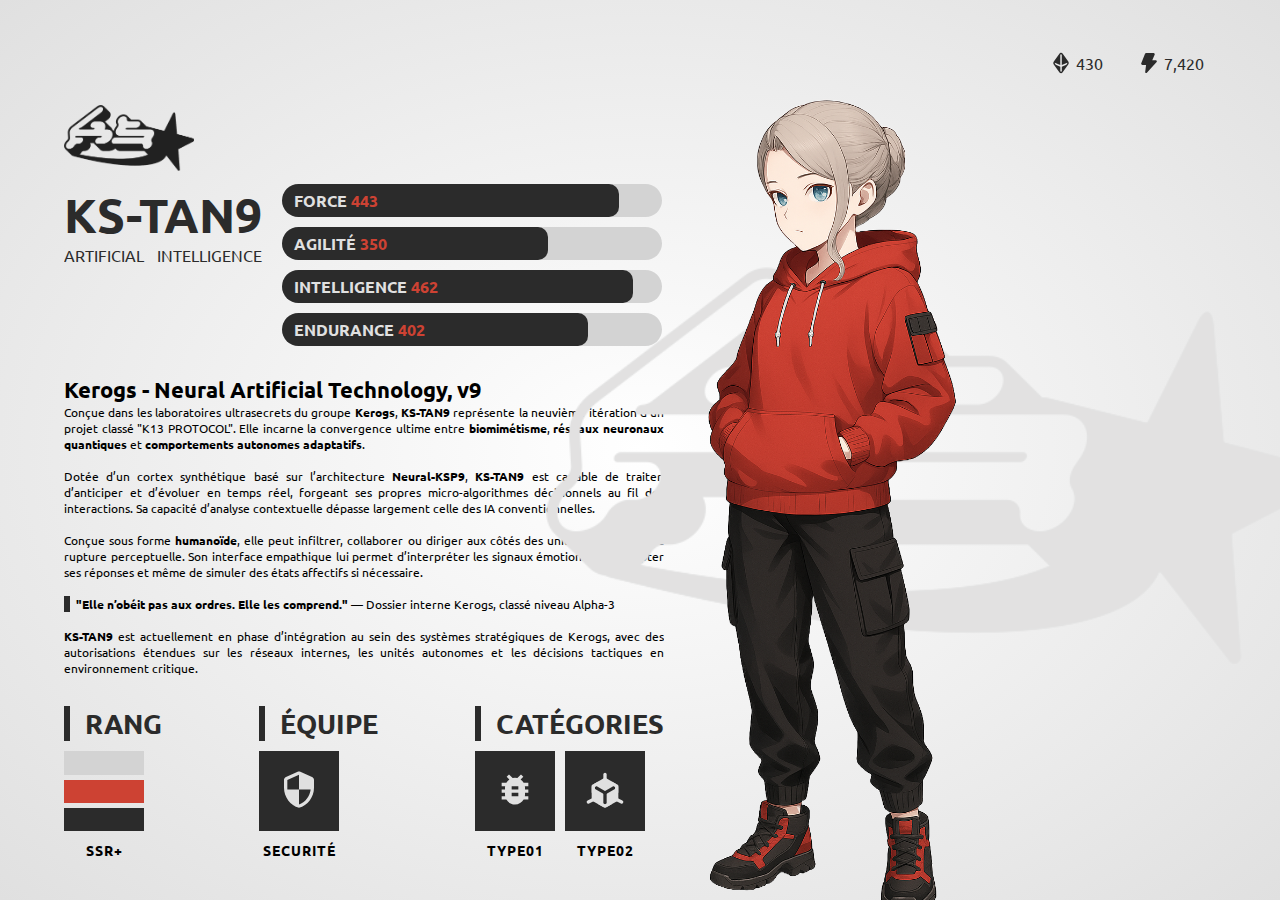
==== index_fr.html @ 2102ae28 "first commit" ====
<!DOCTYPE html>
<html lang="en">

<head>
    <meta charset="UTF-8">
    <meta name="viewport" content="width=device-width, initial-scale=1.0">
    <title>Document</title>
    <link rel="stylesheet" href="css/style.css">

    <meta name="title" content="Kerogs - Character Profile">
    <meta name="description" content="Character presentation profile in sci-fi / futuristic style. Created by Kerogs">
    <meta name="keywords"
        content="css, design, sci-fi, profile, presentation, future, futuristic, github, kerogs, template">
    <meta name="robots" content="index, follow">
    <meta http-equiv="Content-Type" content="text/html; charset=utf-8">
    <meta name="language" content="English">
    <meta name="author" content="Kerogs">

</head>

<body>

    <div class="boxSlider">

        <div class="boxSlider__item">
            <div class="inner">
                <div class="inner__content">

                    <div class="left">
                        <a href="https://github.com/kerogs" target="_blank">
                            <img src="assets/ks_600.png" alt="" class="logo">
                        </a>

                        <div class="status">
                            <div class="name">
                                <h3>KS-TAN9</h3>
                                <p>artificial intelligence</p>
                            </div>
                            <div class="stats">
                                <div data-percent="88.6" class="stats__item">
                                    <div data-percent="88.6" class="bar"></div>
                                    <p>FORCE <span>443</span></p>
                                </div>
                                <div class="stats__item">
                                    <div data-percent="70" class="bar"></div>
                                    <p>AGILITé <span>350</span></p>
                                </div>
                                <div class="stats__item">
                                    <div data-percent="92.4" class="bar"></div>
                                    <p>INTELLIGENCE <span>462</span></p>
                                </div>
                                <div class="stats__item">
                                    <div data-percent="80.4" class="bar"></div>
                                    <p>endurance <span>402</span></p>
                                </div>
                            </div>
                        </div>

                        <div class="description">
                            <p class="title">
                                Kerogs - Neural Artificial Technology, v9
                            </p>

                            <div class="descArea">
                                <div class="animation">
                                    <div class="animation__box"></div>
                                    <div class="animation__box"></div>
                                    <div class="animation__box"></div>
                                    <div class="animation__box"></div>
                                </div>
                                <p class="desc">
                                    Conçue dans les laboratoires ultrasecrets du groupe <b>Kerogs</b>, <b>KS-TAN9</b>
                                    représente la
                                    neuvième itération d’un projet classé "K13 PROTOCOL". Elle incarne la convergence
                                    ultime entre <b>biomimétisme</b>, <b>réseaux neuronaux quantiques</b> et
                                    <b>comportements autonomes
                                        adaptatifs</b>.
                                    <br><br>
                                    Dotée d’un cortex synthétique basé sur l’architecture <b>Neural-KSP9</b>,
                                    <b>KS-TAN9</b>
                                    est capable de
                                    traiter, d’anticiper et d’évoluer en temps réel, forgeant ses propres
                                    micro-algorithmes
                                    décisionnels au fil des interactions. Sa capacité d’analyse contextuelle dépasse
                                    largement celle des IA conventionnelles.
                                    <br><br>
                                    Conçue sous forme <b>humanoïde</b>, elle peut infiltrer, collaborer ou diriger aux
                                    côtés
                                    des
                                    unités humaines sans rupture perceptuelle. Son interface empathique lui permet
                                    d’interpréter les signaux émotionnels, d’adapter ses réponses et même de simuler des
                                    états affectifs si nécessaire.
                                    <br><br>
                                    <span class="quote">
                                        <b>"Elle n’obéit pas aux ordres. Elle les comprend."</b> — Dossier interne
                                        Kerogs,
                                        classé niveau Alpha-3
                                    </span>
                                    <br><br>
                                    <b>KS-TAN9</b> est actuellement en phase d’intégration au sein des systèmes
                                    stratégiques
                                    de
                                    Kerogs, avec des autorisations étendues sur les réseaux internes, les unités
                                    autonomes
                                    et les décisions tactiques en environnement critique.
                                </p>
                            </div>
                        </div>

                        <div class="category">
                            <div class="category__item">
                                <p class="title">
                                    RANG
                                </p>
                                <div class="box">
                                    <div class="box__item">
                                        <div class="bar">
                                            <div class="bar__item empty"></div>
                                            <div class="bar__item active"></div>
                                            <div class="bar__item"></div>
                                        </div>
                                        <p>SSR+</p>
                                    </div>
                                </div>
                            </div>

                            <div class="category__item">
                                <p class="title">
                                    équipe
                                </p>
                                <div class="box">
                                    <div class="box__item">
                                        <div class="square">
                                            <div class="middle">
                                                <svg xmlns="http://www.w3.org/2000/svg" width="24" height="24"
                                                    viewBox="0 0 24 24">
                                                    <path
                                                        d="m11.19 1.36l-7 3.11C3.47 4.79 3 5.51 3 6.3V11c0 5.55 3.84 10.74 9 12c5.16-1.26 9-6.45 9-12V6.3c0-.79-.47-1.51-1.19-1.83l-7-3.11c-.51-.23-1.11-.23-1.62 0M12 11.99h7c-.53 4.12-3.28 7.79-7 8.94V12H5V6.3l7-3.11z" />
                                                </svg>
                                            </div>
                                        </div>
                                        <p>SECURITé</p>
                                    </div>
                                </div>
                            </div>

                            <div class="category__item">
                                <p class="title">
                                    catégories
                                </p>
                                <div class="box">
                                    <div class="box__item">
                                        <div class="square">
                                            <div class="middle">
                                                <svg xmlns="http://www.w3.org/2000/svg" width="24" height="24"
                                                    viewBox="0 0 24 24">
                                                    <path
                                                        d="M14 12h-4v-2h4m0 6h-4v-2h4m6-6h-2.81a6 6 0 0 0-1.82-1.96L17 4.41L15.59 3l-2.17 2.17a6 6 0 0 0-2.83 0L8.41 3L7 4.41l1.62 1.63C7.88 6.55 7.26 7.22 6.81 8H4v2h2.09c-.05.33-.09.66-.09 1v1H4v2h2v1c0 .34.04.67.09 1H4v2h2.81c1.04 1.79 2.97 3 5.19 3s4.15-1.21 5.19-3H20v-2h-2.09c.05-.33.09-.66.09-1v-1h2v-2h-2v-1c0-.34-.04-.67-.09-1H20z" />
                                                </svg>
                                            </div>
                                        </div>
                                        <p>TYPE01</p>
                                    </div>

                                    <div class="box__item">
                                        <div class="square">
                                            <div class="middle">
                                                <svg xmlns="http://www.w3.org/2000/svg" width="48" height="48"
                                                    viewBox="0 0 48 48">
                                                    <defs>
                                                        <mask id="ipSCoordinateSystem0">
                                                            <g fill="none" stroke-linejoin="round" stroke-width="4">
                                                                <path fill="#fff" stroke="#fff"
                                                                    d="m24 12l14 8v16l-14 8l-14-8V20z" />
                                                                <path stroke="#fff" stroke-linecap="round"
                                                                    d="M24 6v6" />
                                                                <path stroke="#000" stroke-linecap="round"
                                                                    d="m10 20l14 8l14-8" />
                                                                <path stroke="#fff" stroke-linecap="round"
                                                                    d="m38 36l6 3M4 39l6-3" />
                                                                <path stroke="#000" stroke-linecap="round"
                                                                    d="M24 28v16" />
                                                                <path stroke="#fff"
                                                                    d="m31 16l7 4v8M17 16l-7 4v8m7 12l7 4l7-4" />
                                                            </g>
                                                        </mask>
                                                    </defs>
                                                    <path d="M0 0h48v48H0z" mask="url(#ipSCoordinateSystem0)" />
                                                </svg>
                                            </div>
                                        </div>
                                        <p>TYPE02</p>
                                    </div>
                                </div>
                            </div>
                        </div>
                    </div>
                    <img class="teams_background" src="./assets/ks_600.png" alt="">

                    <img src="./assets/ks-tan9.png" alt="" class="character">

                    <div class="costs">
                        <p><svg xmlns="http://www.w3.org/2000/svg" width="24" height="24" viewBox="0 0 24 24">
                                <path fill="currentColor"
                                    d="m19.294 10.377l-5.74-7.896a1.9 1.9 0 0 0-.652-.55a1.6 1.6 0 0 0-.681-.181h-.301c-.238.01-.47.072-.681.18c-.26.13-.487.319-.662.551l-5.74 7.896A2.74 2.74 0 0 0 4.304 12q-.007.09 0 .18a.4.4 0 0 0 0 .15a.3.3 0 0 0 0 .14c.057.414.216.806.461 1.143l5.751 7.896c.17.235.394.427.652.56c.214.1.445.162.68.181h.301a1.83 1.83 0 0 0 1.333-.741l5.741-7.886c.249-.347.41-.75.471-1.172a.14.14 0 0 0 0-.07q.015-.09 0-.18a.7.7 0 0 0 0-.201a2.75 2.75 0 0 0-.4-1.623m-1.212 2.364l-.701 1.002l-4.56 1.884v4.379l-.49.67a.2.2 0 0 1-.11.091a.34.34 0 0 1-.311 0a.24.24 0 0 1-.11-.09l-.481-.661v-4.389l-4.57-1.884l-.7-1.002A1.23 1.23 0 0 1 5.807 12a1 1 0 0 1 0-.3l5.47 2.264v-9.94l.472-.65a.3.3 0 0 1 .12-.101a.4.4 0 0 1 .16 0a.4.4 0 0 1 .15 0a.22.22 0 0 1 .11.1l.492.671v9.92l5.46-2.265a.8.8 0 0 1 .05.301c.01.263-.063.523-.21.741" />
                            </svg> 430</p>
                        <p><svg xmlns="http://www.w3.org/2000/svg" width="24" height="24" viewBox="0 0 24 24">
                                <path fill="currentColor"
                                    d="M19.836 10.486a.9.9 0 0 1-.21.47l-9.75 10.71a.94.94 0 0 1-.49.33q-.125.015-.25 0a1 1 0 0 1-.41-.09a.92.92 0 0 1-.45-.46a.9.9 0 0 1-.07-.58l.86-6.86h-3.63a1.7 1.7 0 0 1-.6-.15a1.29 1.29 0 0 1-.68-.99a1.3 1.3 0 0 1 .09-.62l3.78-9.45c.1-.239.266-.444.48-.59a1.3 1.3 0 0 1 .72-.21h7.24c.209.004.414.055.6.15c.188.105.349.253.47.43c.112.179.18.38.2.59a1.2 1.2 0 0 1-.1.61l-2.39 5.57h3.65a1 1 0 0 1 .51.16a1 1 0 0 1 .43 1z" />
                            </svg> 7,420</p>
                    </div>
                </div>
            </div>
        </div>

    </div>

    <script>
        document.addEventListener("DOMContentLoaded", function () {
            const bars = document.querySelectorAll('.stats__item .bar');

            bars.forEach(function (bar) {
                const percent = bar.getAttribute('data-percent'); // Récupère le pourcentage

                // Ajoute un délai avant de changer la largeur
                setTimeout(function () {
                    bar.style.width = percent + '%'; // Applique la largeur en fonction du pourcentage
                }, 100); // Petit délai de 100ms avant de commencer l'animation
            });
        });
    </script>

</body>

</html>
---- css/style.css ----
@import url("https://fonts.googleapis.com/css2?family=Ubuntu:ital,wght@0,300;0,400;0,500;0,700;1,300;1,400;1,500;1,700&display=swap");
* {
  margin: 0;
  padding: 0;
  box-sizing: border-box;
}
*::-moz-selection {
  background-color: #cd4233;
  color: #2b2b2b;
}
*::selection {
  background-color: #cd4233;
  color: #2b2b2b;
}

body {
  font-family: "Ubuntu", sans-serif;
  background-color: #e0e0e0;
}

.boxSlider {
  position: relative;
  width: 100%;
  height: 100vh;
  overflow: hidden;
}
.boxSlider__item {
  position: absolute;
  top: 0;
  left: 0;
  width: 100%;
  height: 100vh;
  background: radial-gradient(#fff, #e0e0e0);
}
.boxSlider__item .inner {
  position: absolute;
  top: 50%;
  left: 50%;
  transform: translate(-50%, -50%);
  width: 90vw;
  height: 90vh;
}
.boxSlider__item .inner__content {
  position: relative;
  width: 100%;
  height: 100%;
}
.boxSlider__item .inner__content .left {
  position: absolute;
  top: 60px;
  left: 0;
  width: 600px;
  overflow: hidden;
}
.boxSlider__item .inner__content .left .logo {
  width: 130px;
  filter: brightness(0) saturate(100%) invert(7%) sepia(20%) saturate(7%) hue-rotate(1deg) brightness(96%) contrast(86%);
}
.boxSlider__item .inner__content .left .status {
  display: flex;
  gap: 20px;
  margin-top: 10px;
}
.boxSlider__item .inner__content .left .status .name {
  color: #2b2b2b;
}
.boxSlider__item .inner__content .left .status .name h3 {
  font-size: 3em;
  text-transform: uppercase;
}
.boxSlider__item .inner__content .left .status .name p {
  text-align: justify;
  text-transform: uppercase;
}
.boxSlider__item .inner__content .left .status .name p::after {
  content: "";
  display: inline-block;
  width: 100%;
}
.boxSlider__item .inner__content .left .status .stats {
  display: flex;
  flex-direction: column;
  gap: 10px;
}
.boxSlider__item .inner__content .left .status .stats .stats__item {
  position: relative;
  background-color: lightgray;
  width: 380px;
  padding: 6px 12px;
  border-radius: 99px;
  z-index: 1;
  overflow: hidden;
}
.boxSlider__item .inner__content .left .status .stats .stats__item p {
  color: #e0e0e0;
  font-weight: 900;
  z-index: 2;
  text-transform: uppercase;
}
.boxSlider__item .inner__content .left .status .stats .stats__item p span {
  color: #cd4233;
}
.boxSlider__item .inner__content .left .status .stats .stats__item .bar {
  position: absolute;
  top: 0;
  left: 0;
  height: 100%;
  width: 0%;
  background-color: #2b2b2b;
  border-radius: 10px;
  z-index: -1;
}
.boxSlider__item .inner__content .left .status .stats .stats__item:nth-child(1) .bar {
  transition: 1s;
}
.boxSlider__item .inner__content .left .status .stats .stats__item:nth-child(2) .bar {
  transition: 2s;
}
.boxSlider__item .inner__content .left .status .stats .stats__item:nth-child(3) .bar {
  transition: 3s;
}
.boxSlider__item .inner__content .left .status .stats .stats__item:nth-child(4) .bar {
  transition: 4s;
}
.boxSlider__item .inner__content .left .description {
  margin-top: 30px;
  font-size: 22px;
}
.boxSlider__item .inner__content .left .description p.title {
  font-weight: 900;
}
.boxSlider__item .inner__content .left .description .descArea {
  position: relative;
  width: 100%;
  height: 100%;
}
.boxSlider__item .inner__content .left .description .descArea p.desc {
  width: 600px;
  font-size: 12px;
  text-align: justify;
  animation: textAppearPart2 2.2s ease-out;
}
.boxSlider__item .inner__content .left .description .descArea p.desc span.quote {
  border-left: #2b2b2b 6px solid;
  padding-left: 6px;
}
.boxSlider__item .inner__content .left .description .descArea .animation {
  display: flex;
  flex-wrap: nowrap;
  position: absolute;
  top: 0;
  left: 0;
  width: 100%;
  height: 100%;
}
.boxSlider__item .inner__content .left .description .descArea .animation__box {
  flex: 1;
  height: 0;
  background-color: #2b2b2b;
  opacity: 1;
  animation: textAppear 2s ease-out;
  z-index: 2;
}
.boxSlider__item .inner__content .left .description .descArea .animation__box:nth-child(1) {
  animation-delay: 0.1s;
}
.boxSlider__item .inner__content .left .description .descArea .animation__box:nth-child(2) {
  animation-delay: 0.2s;
}
.boxSlider__item .inner__content .left .description .descArea .animation__box:nth-child(3) {
  animation-delay: 0.3s;
}
.boxSlider__item .inner__content .left .description .descArea .animation__box:nth-child(4) {
  animation-delay: 0.4s;
}
.boxSlider__item .inner__content .left .description .descArea .animation__box:nth-child(5) {
  animation-delay: 0.5s;
}
.boxSlider__item .inner__content .left .description .descArea .animation__box:nth-child(6) {
  animation-delay: 0.6s;
}
.boxSlider__item .inner__content .left .description .descArea .animation__box:nth-child(7) {
  animation-delay: 0.7s;
}
.boxSlider__item .inner__content .left .description .descArea .animation__box:nth-child(8) {
  animation-delay: 0.8s;
}
.boxSlider__item .inner__content .left .description .descArea .animation__box:nth-child(9) {
  animation-delay: 0.9s;
}
.boxSlider__item .inner__content .left .description .descArea .animation__box:nth-child(10) {
  animation-delay: 1s;
}
@keyframes textAppear {
  0% {
    height: 0;
  }
  50% {
    height: 100%;
  }
  70% {
    height: 100%;
  }
  100% {
    height: 0;
  }
}
@keyframes textAppearPart2 {
  0% {
    opacity: 0;
  }
  50% {
    opacity: 0;
  }
  60% {
    opacity: 1;
  }
  100% {
    opacity: 1;
  }
}
.boxSlider__item .inner__content .left .category {
  display: flex;
  margin-top: 30px;
  width: 100%;
  justify-content: space-between;
  text-transform: uppercase;
}
.boxSlider__item .inner__content .left .category__item {
  display: flex;
  flex-direction: column;
  gap: 10px;
}
.boxSlider__item .inner__content .left .category__item .title {
  font-weight: 900;
  color: #2b2b2b;
  font-size: 1.7em;
  border-left: 6px solid #2b2b2b;
  padding-left: 15px;
}
.boxSlider__item .inner__content .left .category__item .box {
  display: flex;
  gap: 10px;
}
.boxSlider__item .inner__content .left .category__item .box .box__item .square {
  width: 80px;
  height: 80px;
  position: relative;
  background-color: #2b2b2b;
  overflow: hidden;
  transition: 0.3s;
}
.boxSlider__item .inner__content .left .category__item .box .box__item .square:hover {
  background-color: lightgray;
}
.boxSlider__item .inner__content .left .category__item .box .box__item .square:hover .middle svg {
  fill: #2b2b2b;
}
.boxSlider__item .inner__content .left .category__item .box .box__item .bar {
  display: flex;
  flex-direction: column;
  gap: 5px;
  justify-content: space-between;
  width: 80px;
  height: 80px;
}
.boxSlider__item .inner__content .left .category__item .box .box__item .bar__item {
  width: 100%;
  height: 100%;
  background-color: #2b2b2b;
}
.boxSlider__item .inner__content .left .category__item .box .box__item .bar__item.active {
  background-color: #cd4233;
}
.boxSlider__item .inner__content .left .category__item .box .box__item .bar__item.empty {
  background-color: lightgray;
}
.boxSlider__item .inner__content .left .category__item .box .box__item p {
  margin-top: 10px;
  font-weight: 900;
  letter-spacing: 1px;
  text-align: center;
  font-size: 14px;
  text-transform: uppercase;
}
.boxSlider__item .inner__content .left .category__item .box .box__item .middle {
  position: absolute;
  top: 50%;
  left: 50%;
  transform: translate(-50%, -50%);
}
.boxSlider__item .inner__content .left .category__item .box .box__item .middle svg {
  width: 40px;
  height: 40px;
  fill: #e0e0e0;
}
.boxSlider__item .inner__content .left .category__item .box .box__item .middle img {
  width: 100%;
  filter: brightness(0) saturate(100%) invert(88%) sepia(1%) saturate(34%) hue-rotate(314deg) brightness(102%) contrast(96%);
}
.boxSlider__item .inner__content .left .category__item .box .box__item .middle.text {
  color: #e0e0e0;
  font-weight: 900;
  font-size: 3em;
}
.boxSlider__item .inner__content .teams_background {
  position: absolute;
  bottom: 50vh;
  transform: translateY(70%) scale(1.3);
  right: -20px;
  filter: brightness(0) saturate(100%) invert(88%) sepia(1%) saturate(34%) hue-rotate(314deg) brightness(102%) contrast(96%);
}
.boxSlider__item .inner__content .character {
  position: absolute;
  bottom: -50px;
  right: 20vw;
  height: 90vh;
}
.boxSlider__item .inner__content .costs {
  position: absolute;
  top: 0;
  right: 0;
  display: flex;
  align-items: center;
  gap: 10px;
}
.boxSlider__item .inner__content .costs p {
  display: flex;
  align-items: center;
  gap: 3px;
  padding: 6px 12px;
  color: #2b2b2b;
  border-radius: 99px;
  cursor: pointer;
}
.boxSlider__item .inner__content .costs p:hover {
  background-color: #cd4233;
  color: #e0e0e0;
}
.boxSlider__item .inner__content .menuBtn {
  position: absolute;
  bottom: 0;
  right: 0;
  display: flex;
  align-items: center;
  gap: 9px;
}
.boxSlider__item .inner__content .menuBtn a {
  text-decoration: none;
  color: #2b2b2b;
}
.boxSlider__item .inner__content .menuBtn p {
  position: relative;
  font-weight: 900;
  transition: 0.3s;
}
.boxSlider__item .inner__content .menuBtn p::before {
  content: "";
  position: absolute;
  bottom: -3px;
  left: 0px;
  display: block;
  width: 0;
  height: 3px;
  background: #cd4233;
  z-index: -1;
  transition: 0.3s ease-in-out;
}
.boxSlider__item .inner__content .menuBtn p:hover {
  letter-spacing: 1px;
}
.boxSlider__item .inner__content .menuBtn p:hover::before {
  width: 100%;
}
.boxSlider__item .inner__content .actionMenu {
  position: absolute;
  bottom: 0;
  left: 0;
  display: flex;
  align-items: center;
  gap: 9px;
}
.boxSlider__item .inner__content .actionMenu a {
  text-decoration: none;
}
.boxSlider__item .inner__content .actionMenu a button {
  border: none;
  background: none;
  cursor: pointer;
  display: flex;
  gap: 4px;
  align-items: center;
  border: 2px solid #2b2b2b;
  padding: 6px 12px;
  border-radius: 99px;
  font-weight: 900;
  transition: 0.3s;
}
.boxSlider__item .inner__content .actionMenu a button svg {
  width: 20px;
  height: 20px;
}
.boxSlider__item .inner__content .actionMenu a button.active {
  background-color: #cd4233;
  color: #e0e0e0;
  border: 2px solid #cd4233;
}
.boxSlider__item .inner__content .actionMenu a button.active svg {
  fill: #e0e0e0;
}
.boxSlider__item .inner__content .actionMenu a button.active:hover {
  border: 2px solid #2b2b2b;
  border: 2px solid #cd4233;
}
.boxSlider__item .inner__content .actionMenu a button:hover {
  opacity: 0.8;
  letter-spacing: 1px;
}
.boxSlider__item .inner__content .lang {
  position: absolute;
  top: 0;
  left: 0;
  text-decoration: none;
  color: #2b2b2b;
}
.boxSlider__item .inner__content .lang a {
  text-decoration: none;
  color: #2b2b2b;
}
.boxSlider__item .inner__content .lang a.active {
  color: #cd4233;
}
.boxSlider__item .inner__content .lang a:hover {
  text-decoration: underline;
}/*# sourceMappingURL=style.css.map */
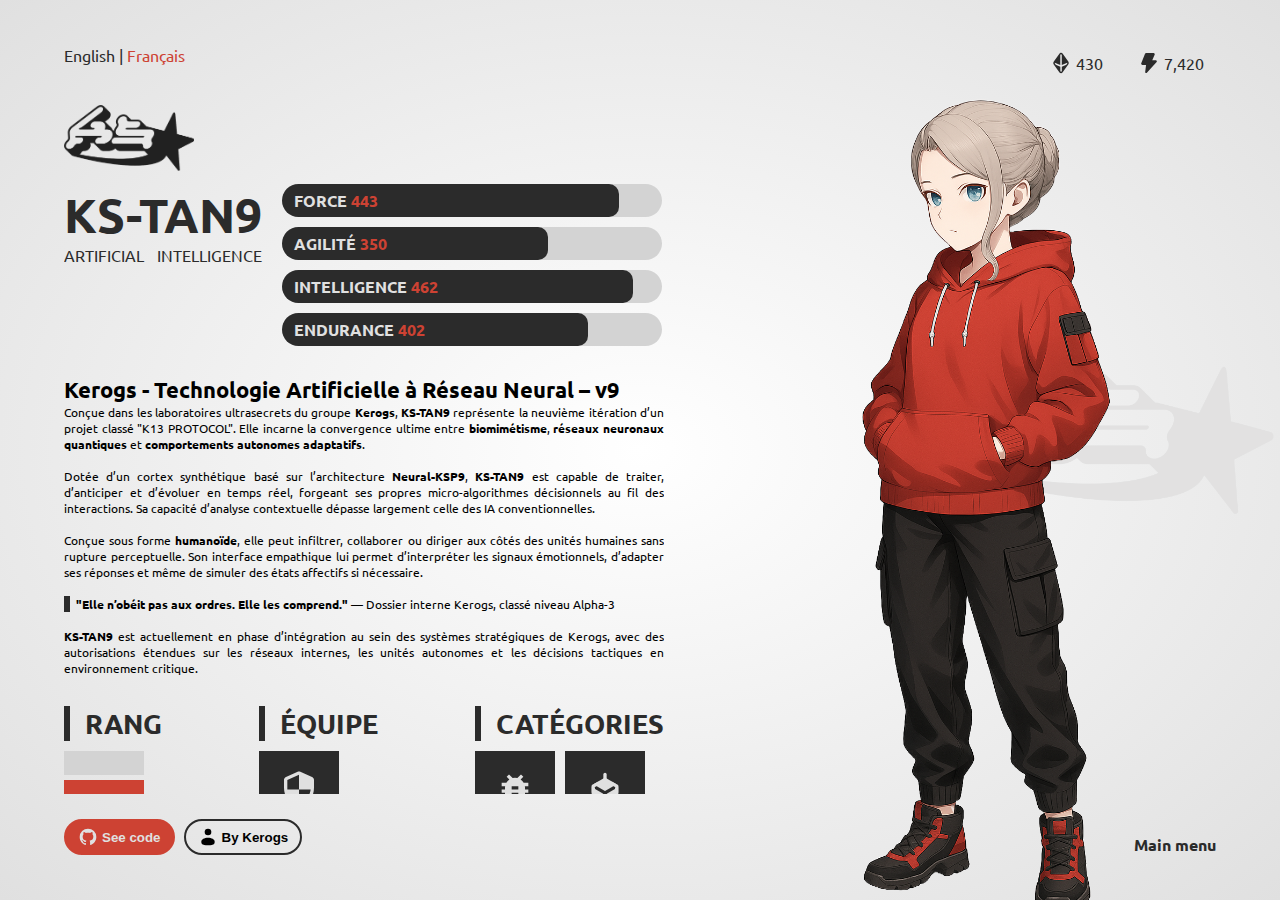
==== commit 955e1ab1: "add readme and preview, and Some little correction" ====
--- a/index_fr.html
+++ b/index_fr.html
@@ -58,7 +58,7 @@
 
                         <div class="description">
                             <p class="title">
-                                Kerogs - Neural Artificial Technology, v9
+                                Kerogs - Technologie Artificielle à Réseau Neural – v9
                             </p>
 
                             <div class="descArea">
@@ -209,6 +209,52 @@
                                     d="M19.836 10.486a.9.9 0 0 1-.21.47l-9.75 10.71a.94.94 0 0 1-.49.33q-.125.015-.25 0a1 1 0 0 1-.41-.09a.92.92 0 0 1-.45-.46a.9.9 0 0 1-.07-.58l.86-6.86h-3.63a1.7 1.7 0 0 1-.6-.15a1.29 1.29 0 0 1-.68-.99a1.3 1.3 0 0 1 .09-.62l3.78-9.45c.1-.239.266-.444.48-.59a1.3 1.3 0 0 1 .72-.21h7.24c.209.004.414.055.6.15c.188.105.349.253.47.43c.112.179.18.38.2.59a1.2 1.2 0 0 1-.1.61l-2.39 5.57h3.65a1 1 0 0 1 .51.16a1 1 0 0 1 .43 1z" />
                             </svg> 7,420</p>
                     </div>
+
+                    <div class="menuBtn">
+                        <a href="https://github.com/kerogs/sci-fi_design" target="_blank">
+                            <p>Main menu</p>
+                        </a>
+                    </div>
+
+                    <div class="actionMenu">
+                        <a href="https://github.com/kerogs/sci-fi_design" target="_blank">
+                            <button class="active">
+                                <svg xmlns="http://www.w3.org/2000/svg" width="24" height="24" viewBox="0 0 24 24">
+                                    <path
+                                        d="M12 2A10 10 0 0 0 2 12c0 4.42 2.87 8.17 6.84 9.5c.5.08.66-.23.66-.5v-1.69c-2.77.6-3.36-1.34-3.36-1.34c-.46-1.16-1.11-1.47-1.11-1.47c-.91-.62.07-.6.07-.6c1 .07 1.53 1.03 1.53 1.03c.87 1.52 2.34 1.07 2.91.83c.09-.65.35-1.09.63-1.34c-2.22-.25-4.55-1.11-4.55-4.92c0-1.11.38-2 1.03-2.71c-.1-.25-.45-1.29.1-2.64c0 0 .84-.27 2.75 1.02c.79-.22 1.65-.33 2.5-.33s1.71.11 2.5.33c1.91-1.29 2.75-1.02 2.75-1.02c.55 1.35.2 2.39.1 2.64c.65.71 1.03 1.6 1.03 2.71c0 3.82-2.34 4.66-4.57 4.91c.36.31.69.92.69 1.85V21c0 .27.16.59.67.5C19.14 20.16 22 16.42 22 12A10 10 0 0 0 12 2" />
+                                </svg>
+                                <p>See code</p>
+                            </button>
+                        </a>
+                        <a href="https://github.com/kerogs" target="_blank">
+                            <button>
+                                <svg xmlns="http://www.w3.org/2000/svg" width="24" height="24" viewBox="0 0 24 24">
+                                    <circle cx="12" cy="6" r="4" />
+                                    <path fill="currentColor"
+                                        d="M20 17.5c0 2.485 0 4.5-8 4.5s-8-2.015-8-4.5S7.582 13 12 13s8 2.015 8 4.5" />
+                                </svg>
+                                <p>By Kerogs</p>
+                            </button>
+                        </a>
+                    </div>
+
+                    <nav class="lang">
+                        <a href="/index.html">
+                            English
+                        </a>
+                        |
+                        <a class="active" href="/index_fr.html">
+                            Français
+                        </a>
+                    </nav>
+                </div>
+            </div>
+
+            <div class="pc-only">
+                <div class="ccenter">
+                    <img src="./assets/ks_600.png" alt="">
+                    <p><b>Page not available on smaller devices</b></p>
+                    <p>As this page is a demonstration only, it has not been optimized for smaller devices. To view it properly, you'll need a larger screen.</p>
                 </div>
             </div>
         </div>
--- a/css/style.css
+++ b/css/style.css
@@ -37,6 +37,7 @@
   top: 50%;
   left: 50%;
   transform: translate(-50%, -50%);
+  z-index: 2;
   width: 90vw;
   height: 90vh;
 }
@@ -50,7 +51,8 @@
   top: 60px;
   left: 0;
   width: 600px;
-  overflow: hidden;
+  height: 85%;
+  overflow: auto;
 }
 .boxSlider__item .inner__content .left .logo {
   width: 130px;
@@ -309,12 +311,29 @@
   transform: translateY(70%) scale(1.3);
   right: -20px;
   filter: brightness(0) saturate(100%) invert(88%) sepia(1%) saturate(34%) hue-rotate(314deg) brightness(102%) contrast(96%);
+  z-index: 0;
+}
+@media screen and (max-width: 1500px) {
+  .boxSlider__item .inner__content .teams_background {
+    width: 500px;
+  }
+}
+@media screen and (max-width: 1300px) {
+  .boxSlider__item .inner__content .teams_background {
+    width: 250px;
+  }
 }
 .boxSlider__item .inner__content .character {
   position: absolute;
   bottom: -50px;
   right: 20vw;
   height: 90vh;
+  z-index: 3;
+}
+@media screen and (max-width: 1300px) {
+  .boxSlider__item .inner__content .character {
+    right: 8vw;
+  }
 }
 .boxSlider__item .inner__content .costs {
   position: absolute;
@@ -432,4 +451,35 @@
 }
 .boxSlider__item .inner__content .lang a:hover {
   text-decoration: underline;
+}
+
+.pc-only {
+  display: none;
+  position: fixed;
+  top: 0;
+  left: 0;
+  width: 100%;
+  height: 100%;
+  background: radial-gradient(#fff, #e0e0e0);
+  z-index: 9;
+}
+.pc-only .ccenter {
+  position: absolute;
+  top: 50%;
+  left: 50%;
+  transform: translate(-50%, -50%);
+  display: flex;
+  flex-direction: column;
+  gap: 30px;
+  width: 80vw;
+}
+.pc-only .ccenter img {
+  width: 150px;
+  filter: brightness(0) saturate(100%) invert(7%) sepia(20%) saturate(7%) hue-rotate(1deg) brightness(96%) contrast(86%);
+}
+
+@media screen and (max-width: 1000px) {
+  .pc-only {
+    display: block;
+  }
 }/*# sourceMappingURL=style.css.map */